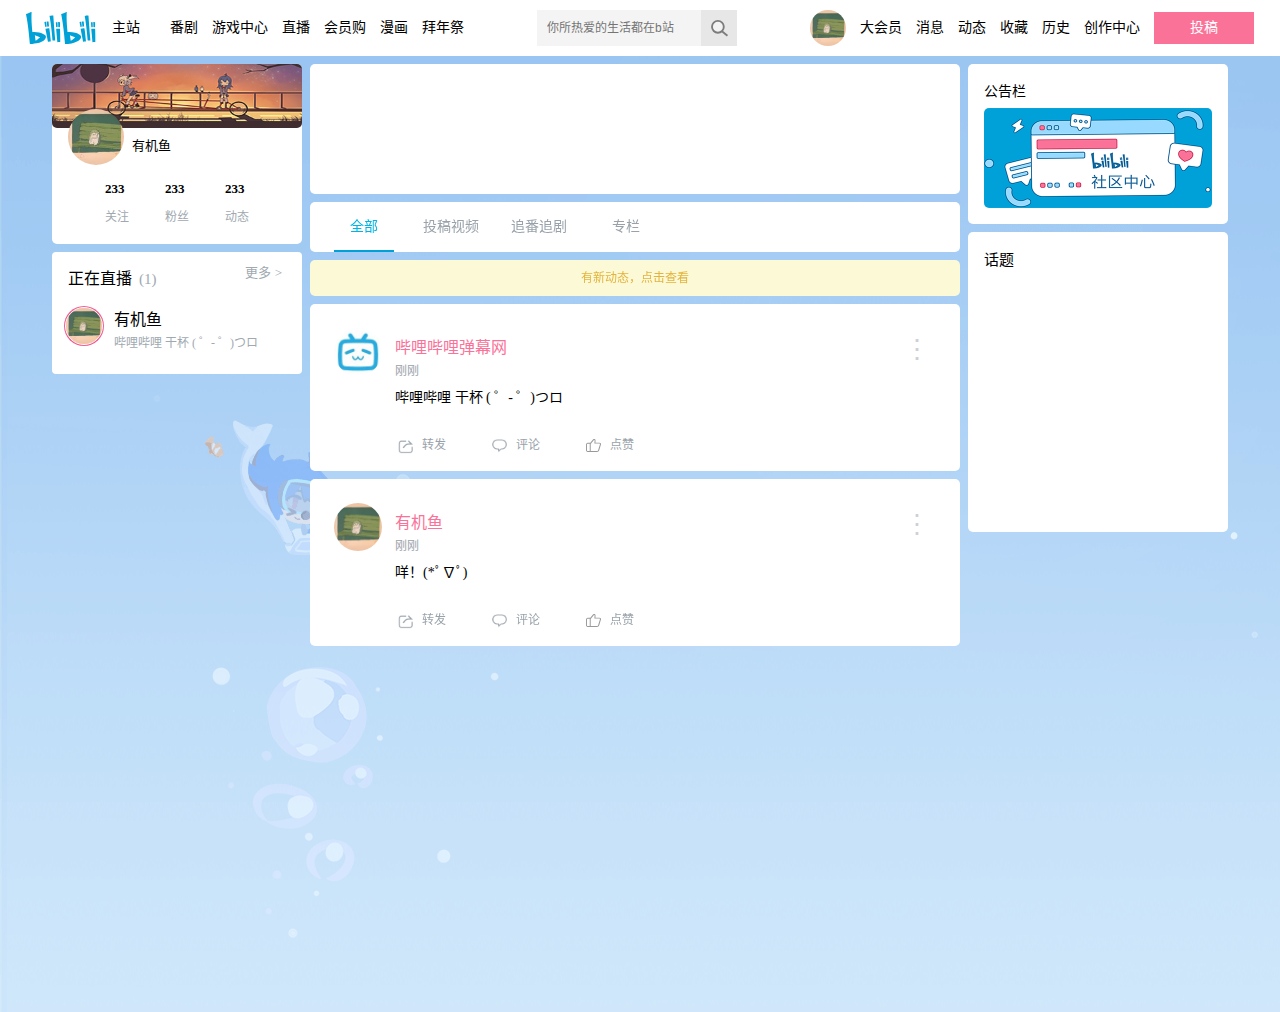
==== bili/index.html @ cefbfb0f "test github pages" ====
<!DOCTYPE html>
<html lang="zh-cn">

<head>
    <meta charset="UTF-8">
    <meta name="viewport"
          content="width=device-width, initial-scale=1.0, minimum-scale=0.5, maximum-scale=2.0, user-scalable=yes" />
    <title>动态首页</title>
    <link href="img/bili.ico" rel="icon">
    <link href="bili.css" rel="stylesheet">
    <script src="bili.js"></script>
</head>

<body>
    <div class="app">
        <div class="header-box-con">
            <div class="header-box">
                <div class="header-link">
                    <ul class="header-link-ul">
                        <li class="header-link-item ">
                            <span>
                                <a class="left-logo" href="https://bilibili.com">
                                    <img class="logo" src="img/bili-logo.svg" alt="">
                                    主站
                                </a>
                            </span>
                        </li>
                        <li class="header-link-item">
                            <a href="">番剧</a>
                        </li>
                        <li class="header-link-item">
                            <a href="">游戏中心</a>
                        </li>
                        <li class="header-link-item">
                            <a href="">直播</a>
                        </li>
                        <li class="header-link-item">
                            <a href="">会员购</a>
                        </li>
                        <li class="header-link-item">
                            <a href="">漫画</a>
                        </li>
                        <li class="header-link-item">
                            <a href="">拜年祭</a>
                        </li>
                    </ul>
                </div>
                <div class="block"></div>
                <div class="search-box">
                    <form class="search-form">
                        <label>
                            <input class="search-text" type="text" autocomplete="off" placeholder="你所热爱的生活都在b站">
                        </label>
                        <div class="search-icon-box">
                            <img width="30px" height="30px" src="img/search.svg" alt="">
                        </div>
                    </form>
                </div>
                <div class="block"></div>
                <div class="header-link">
                    <ul class="header-link-ul">
                        <li class="header-link-item ">
                            <img class="header-user" src="img/fish.jpg" alt="">
                        </li>
                        <li class="header-link-item">
                            <a href="">大会员</a>
                        </li>
                        <li class="header-link-item">
                            <a href="">消息</a>
                        </li>
                        <li class="header-link-item">
                            <a href="">动态</a>
                        </li>
                        <li class="header-link-item">
                            <a href="">收藏</a>
                        </li>
                        <li class="header-link-item">
                            <a href="">历史</a>
                        </li>
                        <li class="header-link-item">
                            <a href="">创作中心</a>
                        </li>
                        <li class="header-link-item">
                            <span class="upper">投稿</span>
                        </li>
                    </ul>
                </div>
            </div>
        </div>

        <div class="home-content">
            <div class="home-box">

                <div class="left-box">
                    <div class="user-box">
                        <div><img class="user-background" src="img/user-back.jpg" alt=""></div>
                        <div class="user-head-con">
                            <a href=""><img class="header-user-box" src="img/fish.jpg" alt=""></a>
                        </div>
                        <div class="left-user-name">
                            <a class="left-name" href="">有机鱼</a>
                        </div>
                        <div class="left-info-box">
                            <a class="left-info">
                                <p class="left-num">233</p>
                                <p class="left-text">关注</p>
                            </a>
                            <a class="left-info">
                                <p class="left-num">233</p>
                                <p class="left-text">粉丝</p>
                            </a>
                            <a class="left-info">
                                <p class="left-num">233</p>
                                <p class="left-text">动态</p>
                            </a>
                        </div>
                    </div>

                    <div class="live-box">
                        <div class="live-title">
                            <p style="margin: 0;">
                                <span class="live-title-text">正在直播</span>
                                <span class="live-num">(1)</span>
                            </p>
                            <a class="live-more" href="">更多 ></a>
                        </div>
                        <div class="live-up">
                            <div>
                                <a href=""><img class="live-img" src="img/fish.jpg" alt=""></a>
                            </div>
                            <a href="">
                                <div>有机鱼</div>
                                <div class="live-info">
                                    <p style="margin: 3px 0;">哔哩哔哩 干杯 ( ゜- ゜)つロ</p>
                                </div>
                            </a>
                        </div>
                    </div>
                    <div class="update-card" onclick="updatebar()">
                        <p>更新动态</p>
                    </div>
                </div>

                <div class="middle-box">
                    <div class="post-box">
                    </div>

                    <div class="tab-bar">
                        <div class="tab">
                            <a class="tab-text select">全部</a>
                        </div>
                        <div class="tab">
                            <a class="tab-text unselect">投稿视频</a>
                        </div>
                        <div class="tab">
                            <a class="tab-text unselect">追番追剧</a>
                        </div>
                        <div class="tab">
                            <a class="tab-text unselect">专栏</a>
                        </div>
                    </div>

                    <div class="new-space" onclick="updatecard()">
                        有新动态，点击查看
                    </div>
                    <div id="card-content">
                        <div class="new-card">
                            <a class="user-head-container" href="https://space.bilibili.com/8047632">
                                <div class="user-head" style="background-image: url('img/bilidanmu.jpg');">
                                </div>
                            </a>
                            <div class="card-main">
                                <div class="username">
                                    <a class="user-name" href="https://space.bilibili.com/8047632">哔哩哔哩弹幕网</a>
                                </div>
                                <div class="more">
                                    <a class="more-" href="">⋮</a>
                                </div>
                                <div class="card-time">
                                    <a class="time" href="">刚刚</a>
                                </div>
                                <div class="cardcontent">
                                    <div class="card-text">
                                        哔哩哔哩 干杯 ( ゜- ゜)つロ
                                    </div>
                                    <!--只会做纯文本hh-->
                                    <div class="card-repost"></div>
                                    <div class="card-viode"></div>
                                    <div class="card-image"></div>
                                    <div class="card-article"></div>
                                    <div class="card-audio"></div>
                                </div>
                                <div class="card-button">
                                    <div class="button-con">
                                        <span class="button-card repose"></span>
                                        <span class="repose">转发</span>
                                    </div>
                                    <div class="button-con">
                                        <span class="button-card comment"></span>
                                        <span class="comment">评论</span>
                                    </div>
                                    <div class="button-con">
                                        <span class="button-card like"></span>
                                        <span>点赞</span>
                                    </div>
                                </div>
                            </div>
                        </div>
                        <div class="new-card">
                            <a class="user-head-container" href="">
                                <div class="user-head" style="background-image: url('img/fish.jpg');">
                                </div>
                            </a>
                            <div class="card-main">
                                <div class="username">
                                    <a class="user-name" href="">有机鱼</a>
                                </div>
                                <div class="more">
                                    <a class="more-" href="">⋮</a>
                                </div>
                                <div class="card-time">
                                    <a class="time" href="">刚刚</a>
                                </div>
                                <div class="cardcontent">
                                    <div class="card-text">
                                        咩！(*ﾟ∇ﾟ)
                                    </div>
                                    <!--只会做纯文本hh-->
                                    <div class="card-repost"></div>
                                    <div class="card-viode"></div>
                                    <div class="card-image"></div>
                                    <div class="card-article"></div>
                                    <div class="card-audio"></div>
                                </div>
                                <div class="card-button">
                                    <div class="button-con">
                                        <span class="button-card repose"></span>
                                        <span class="repose">转发</span>
                                    </div>
                                    <div class="button-con">
                                        <span class="button-card comment"></span>
                                        <span class="comment">评论</span>
                                    </div>
                                    <div class="button-con">
                                        <span class="button-card like"></span>
                                        <span>点赞</span>
                                    </div>
                                </div>
                            </div>
                        </div>
                    </div>
                </div>

                <div class="right-box">
                    <div class="notice-box">
                        <p class="notice-text">公告栏</p>
                        <a class="notice-img-container" href="" title="点击进入">
                            <div class="notice-img" style="background-image: url('img/notice.png');">
                            </div>
                        </a>
                    </div>
                    <div class="topic-box">
                        <p class="topic-title">话题</p>
                    </div>
                </div>
            </div>
        </div>

        <div class="ffooter">
        </div>
    </div>
</body>

</html>
---- bili/bili.css ----
* {
  margin: 0;
  padding: 0;
  box-sizing: border-box;
}

/*
* 全局属性 
*/

a {
  outline: none;
  text-decoration: none;
  color: #000;
}

.app {
  display: flex;
  flex-direction: column;
  background: rgb(210 233 251) url(img/bili-backbround.png) fixed no-repeat;
}

/* 
* 导航栏 
*/

.header-box-con {
  background-color: #fff;
  height: 56px;
  width: 100%;
  margin-bottom: 8px;
  z-index: 1;
  position: fixed;
}

.header-box {
  box-sizing: border-box;
  padding: 10px;
  line-height: 30px;
  position: relative;
  display: flex;
  justify-content: space-around;
}

.block {
  width: 30px;
  height: auto;
}

.header-link {
  height: 36px;
  display: flex;
  align-items: center;
}

.header-link-ul {
  height: 36px;
  display: flex;
  align-items: center;
  margin: 0;
  padding: 0;
}

.header-link-item {
  font-size: 14px;
  color: #fff;
  line-height: 32px;
  margin: 8px 7px;
  white-space: nowrap;
  display: flex;
}

.left-logo {
  width: 130px;
  height: 32px;
  display: flex;
}

.logo {
  width: 70px;
  height: 32px;
  margin-right: 16px;
  display: flex;
  justify-content: center;
}

.search-form {
  width: 200px;
  height: 36px;
  padding: 8px 0 8px 10px;
  background-color: rgb(244, 244, 244);
  display: flex;
  align-items: center;
}

.search-text {
  word-break: break-all;
  overflow: hidden;
  width: 100%;
  height: 34px;
  border: none;
  background-color: transparent;
  color: #999;
  font-size: 12px;
  line-height: 34px;
  transition: all 0.2s;
  outline: none;
}

.search-text:focus {
  color: black;
}

.search-icon-box {
  width: 36px;
  height: 36px;
  padding: 3px 3px;
  background-color: #e7e7e7;
  cursor: pointer;
  position: relative;
  right: 0;
}

.header-user {
  border-radius: 50%;
  width: 36px;
  height: 36px;
  background: #fff center/36px no-repeat;
  cursor: pointer;
}

.upper {
  width: 100px;
  background-color: #fb7299;
  display: flex;
  justify-content: center;
  cursor: pointer;
}

/*
* 正文 
*/

.home-content {
  min-height: 100vh;
  margin: 56px auto;
  padding: 0 26px;
  flex: 1;
}

.home-box {
  height: 100%;
  margin: 8px 0 0;
  display: flex;
}

/*
* 左边 
*/

.left-box {
  width: 250px;
  display: flex;
  flex-flow: column;
}

/*
* 左边的用户栏 
*/
.user-box {
  background-color: #fff;
  height: 180px;
  border-radius: 5px;
  margin-bottom: 8px;
  position: relative;
}

.user-background {
  width: 100%;
  height: 64px;
  border-radius: 5px;
}

.user-head-con {
  width: 56px;
  height: 56px;
  position: absolute;
  left: 16px;
  top: 45px;
}

.header-user-box {
  border-radius: 50%;
  width: 56px;
  height: 56px;
  background: #fff center/56px no-repeat;
}

.left-user-name {
  height: 25px;
  width: auto;
  margin-left: 80px;
  padding-top: 3px;
}

.left-name {
  font-size: 13px;
  color: #000;
}

.left-info-box {
  margin: 14px;
  display: flex;
  justify-content: center;
}

.left-info {
  margin: 10px 18px;
  cursor: pointer;
}

a:hover.left-info {
  color: rgb(0, 181, 229);
}

.left-num {
  font-size: 13px;
  font-weight: bold;
}

.left-text {
  font-size: 12px;
  margin-top: 10px;
  color: #a0a9b0;
}

/*
* 直播 
*/
.live-box {
  width: 100%;
  min-height: 110px;
  background-color: #fff;
  border-radius: 4px;
  padding-bottom: 12px;
  margin-bottom: 8px;
  display: inline-block;
  position: sticky;
  top: 64px;
}

.live-title {
  margin: 16px 0 0 16px;
  height: 30px;
}

.live-title-text {
  font-size: 16px;
  line-height: 22px;
  margin-right: 3px;
}

.live-num {
  font-size: 15px;
  line-height: 22px;
  color: #a0a9b0;
}

.live-more {
  font-size: 13px;
  line-height: 22px;
  color: #a0a9b0;
  position: absolute;
  right: 20px;
  top: 10px;
}

a:hover.live-more {
  color: rgb(0, 181, 229);
}

.live-up {
  height: 56px;
  padding: 8px 0 10px 12px;
  margin-bottom: 8px;
  position: relative;
  display: flex;
}

.live-img {
  display: block;
  width: 38px;
  height: 38px;
  border-radius: 22px;
  margin: 1px 11px 1px 1px;
  flex-shrink: 0;
  background-size: cover;
  background-color: #ddd;
  box-shadow: 0 0 0 1px #f25d8e;
  border: 1px solid #fff;
}

.live-info {
  font-size: 12px;
  color: #a0a9b0;
  position: relative;
}

/* 
* 更新动态
*/

.update-card {
  background: #fff;
  box-sizing: border-box;
  height: 36px;
  border-radius: 4px;
  padding: 10px 5px;
  font-size: 14px;
  text-align: center;
  cursor: pointer;
  display: none;
  position: sticky;
  top: 192px;
}

.update-card :hover {
  color: #00a1d6;
}

/*
* 中间 
*/

.middle-box {
  width: 650px;
  height: 100%;
  display: inline-block;
  position: relative;
  margin: 0 8px 0 8px;
}

/* 发布动态 */
.post-box {
  background-color: #fff;
  width: 650px;
  height: 130px;
  border-radius: 5px;
  margin-bottom: 8px;
  position: relative;
}

/*  */
.tab-bar {
  background-color: #fff;
  width: 650px;
  height: 50px;
  border-radius: 5px;
  margin-bottom: 8px;
  padding-right: 300px;
  display: flex;
  justify-content: space-around;
}

.tab {
  height: 50px;
  width: 80px;
  display: inline-block;
  text-align: center;
  padding-left: 20px;
  vertical-align: top;
  cursor: pointer;
}

.tab :hover {
  color: rgb(0, 181, 229);
}

.tab-text {
  display: inline-block;
  min-width: 60px;
  height: 50px;
  line-height: 50px;
  font-size: 14px;
  letter-spacing: 0;
  color: rgb(153, 162, 170);
}

.select {
  color: rgb(0, 181, 229);
  border-bottom: 2px inset rgb(0, 161, 214);
}
a:hover.unselect {
  color: rgb(0, 181, 229);
}

/* 当有新动态 */
.new-space {
  background: #fcf9d7;
  border-radius: 5px;
  height: 36px;
  width: 100%;
  line-height: 36px;
  text-align: center;
  margin-bottom: 8px;
  cursor: pointer;
  color: #e3b43d;
  font-size: 12px;
  letter-spacing: 0;
}

/*
* 动态卡片
*/

.new-card {
  background-color: #fff;
  width: 100%;
  min-height: 155px;
  border-radius: 5px;
  margin: 0 0 8px 0;
  position: relative;
  top: 0;
}

.user-head-container {
  display: block;
  position: absolute;
  width: 48px;
  height: 48px;
  top: 24px;
  left: 24px;
  background-size: cover;
  background-position: center center;
  background-repeat: no-repeat;
}

.user-head {
  position: absolute;
  bottom: 0;
  right: 0;
  border-radius: 50%;
  width: 48px;
  height: 48px;
  background: #fff center/48px no-repeat;
}

.card-main {
  margin: 0 8px 0 85px;
  padding-top: 30px;
}

.username,
.user-name {
  color: #fb7299;
  font-size: 16px;
  max-width: 500px;
  display: inline-block;
}

a:link.time,
a:visited.time,
.card-time {
  color: #99a2aa;
  font-size: 12px;
  margin: 3px 0 10px 0;
}

a:hover.time {
  color: #fb7299;
}

.more {
  display: inline-block;
  color: #ccd0d7;
  font-size: 26px;
  position: absolute;
  top: 30px;
  right: 30px;
}

a:link.more-,
a:visited.more- {
  color: #ccd0d7;
}

a:hover.more- {
  color: #00a1d6;
}

.card-text {
  height: auto;
  min-height: 32px;
  font-size: 14px;
  line-height: 1.3;
}

.card-button {
  height: 50px;
}

.button-con {
  height: auto;
  width: 90px;
  display: inline-block;
  position: relative;
  font-size: 12px;
  line-height: 48px;
  cursor: pointer;
  color: #99a2aa;
}

.button-card {
  width: 20px;
  height: 20px;
  display: inline-block;
  background: center/contain no-repeat;
  vertical-align: text-top;
  margin-right: 4px;
  margin-top: -2px;
  background-size: 15px;
}

.button-card.like {
  background-image: url(img/like.svg);
}

.button-card.repose {
  background-image: url(img/repose.png);
}

.button-card.comment {
  background-image: url(img/comment.png);
}

/*
* 右边 
*/

.right-box {
  width: 260px;
}

.notice-box {
  background-color: #fff;
  height: 160px;
  margin-bottom: 8px;
  border-radius: 5px;
  padding: 16px;
}

.notice-text {
  font-size: 14px;
  margin: 0 auto 8px 0;
  display: flex;
}

.notice-img,
.notice-img-container {
  height: 100px;
  width: 100%;
  border-radius: 5px;
  display: flex;
  background: #fff center/cover no-repeat;
}

.topic-box {
  background-color: #fff;
  height: 300px;
  border-radius: 5px;
  padding: 16px;
  position: sticky;
  top: 64px;
}

.topic-title {
  font-size: 15px;
  margin: 0 auto 8px 0;
}

/* 
* 页脚 
*/

.footer {
  height: 100px;
  /* background: rgb(246, 249, 250); */
}
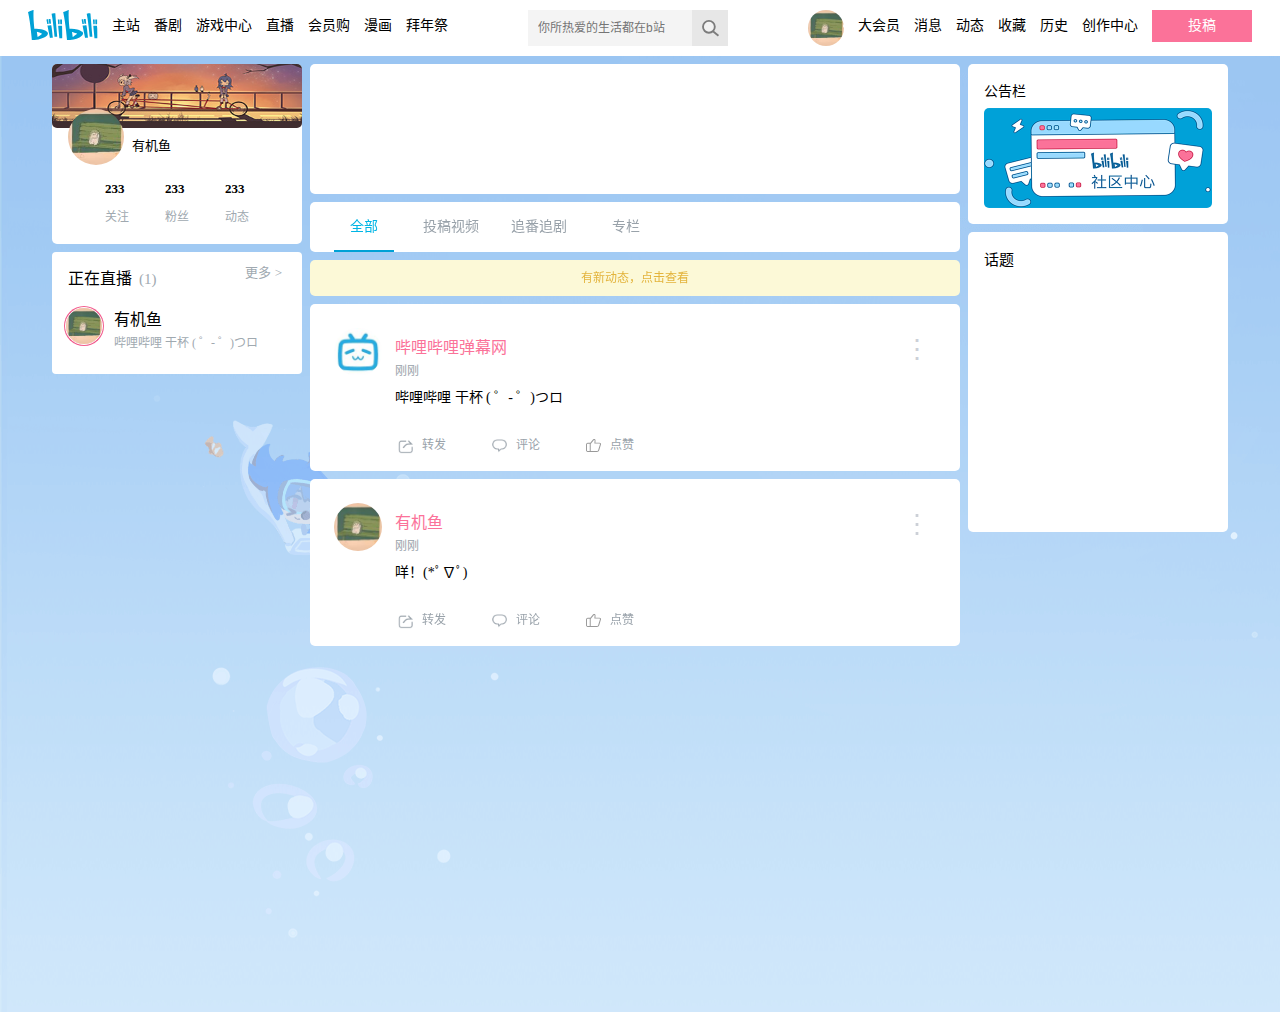
==== commit ff2ba86e: "05-08" ====
--- a/bili/index.html
+++ b/bili/index.html
@@ -13,17 +13,19 @@
 
 <body>
     <div class="app">
+
         <div class="header-box-con">
             <div class="header-box">
+
                 <div class="header-link">
                     <ul class="header-link-ul">
                         <li class="header-link-item ">
-                            <span>
-                                <a class="left-logo" href="https://bilibili.com">
-                                    <img class="logo" src="img/bili-logo.svg" alt="">
-                                    主站
-                                </a>
-                            </span>
+                            <a href="https://bilibili.com">
+                                <img class="logo" src="img/bili-logo.svg" alt="">
+                            </a>
+                        </li>
+                        <li class="header-link-item">
+                            <a href="">主站</a>
                         </li>
                         <li class="header-link-item">
                             <a href="">番剧</a>
--- a/bili/bili.css
+++ b/bili/bili.css
@@ -4,6 +4,16 @@
   box-sizing: border-box;
 }
 
+html {
+  width: 100%;
+  height: 100%;
+  background: rgb(210 233 251) url(img/bili-backbround.png) fixed no-repeat;
+}
+@media screen and (max-width: 500px) {
+  html {
+    width: 1348px;
+  }
+}
 /*
 * 全局属性 
 */
@@ -17,7 +27,7 @@
 .app {
   display: flex;
   flex-direction: column;
-  background: rgb(210 233 251) url(img/bili-backbround.png) fixed no-repeat;
+  background: url(img/bili-backbround.png) fixed no-repeat;
 }
 
 /* 
@@ -36,6 +46,7 @@
 .header-box {
   box-sizing: border-box;
   padding: 10px;
+  margin-left: 0;
   line-height: 30px;
   position: relative;
   display: flex;
@@ -67,21 +78,12 @@
   line-height: 32px;
   margin: 8px 7px;
   white-space: nowrap;
-  display: flex;
-}
-
-.left-logo {
-  width: 130px;
-  height: 32px;
-  display: flex;
+  height: 100%;
 }
 
 .logo {
   width: 70px;
-  height: 32px;
-  margin-right: 16px;
-  display: flex;
-  justify-content: center;
+  height: 30px;
 }
 
 .search-form {
